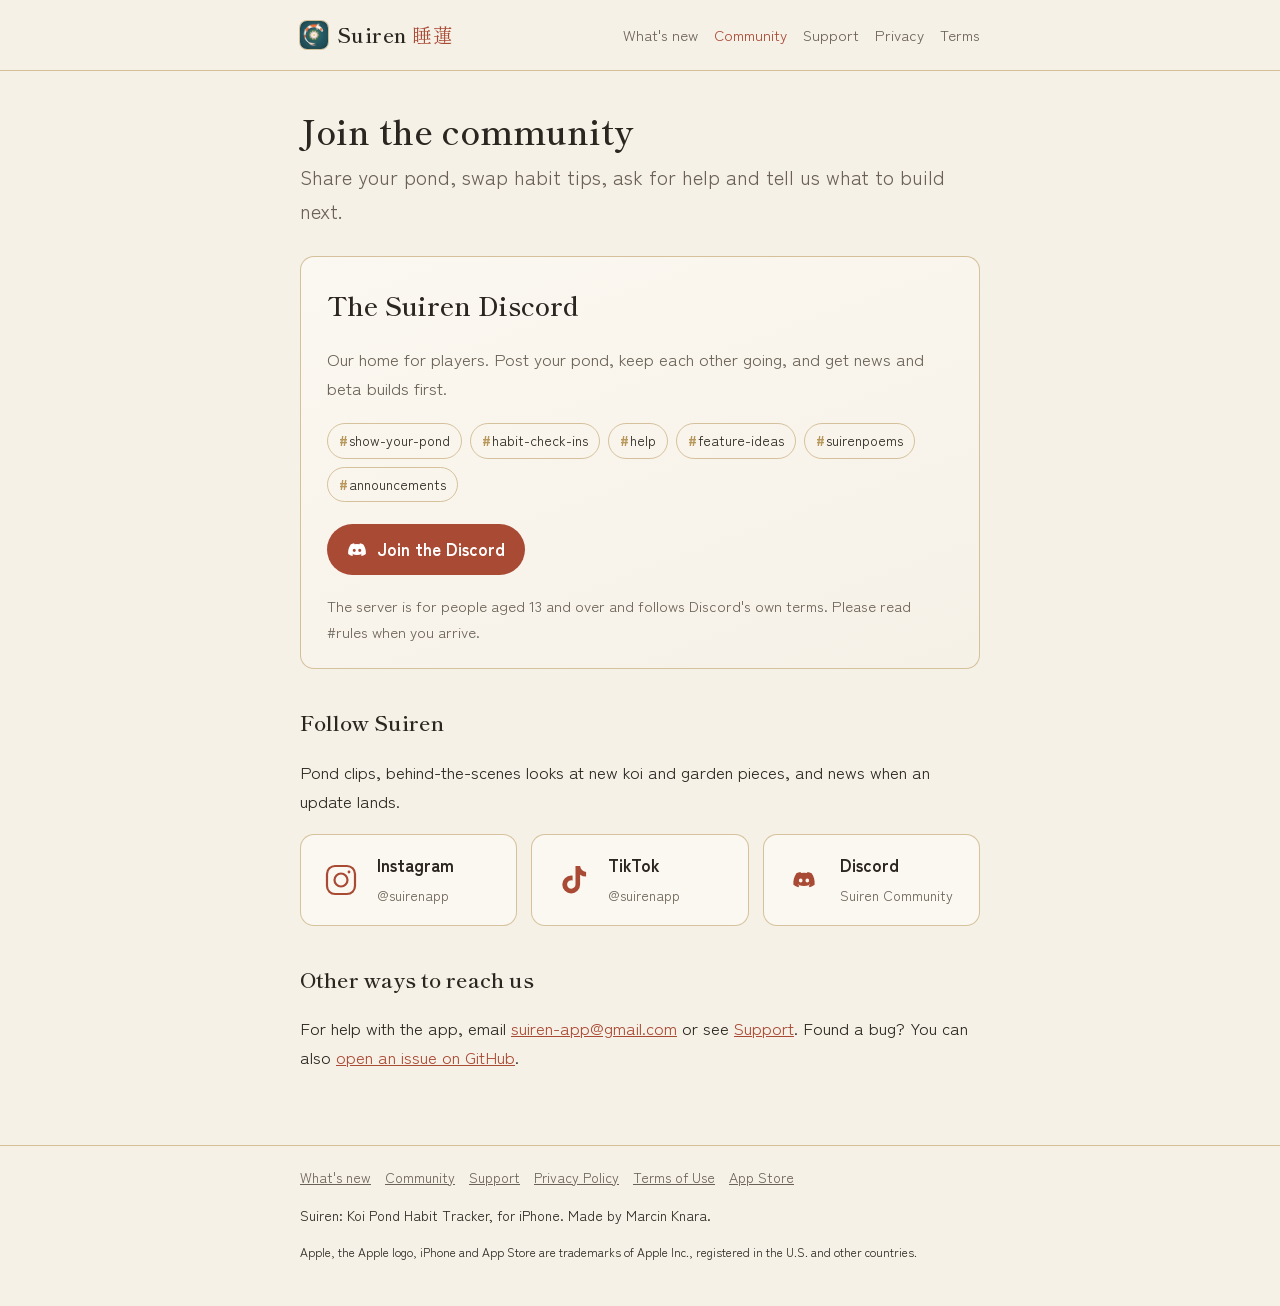
==== community/index.html @ 53cb54d2 "Add a Join the community page and link it everywhere New /community/ page: the Suiren Discord (what'" ====
<!doctype html>
<html lang="en">
<head>
<meta charset="utf-8">
<meta name="viewport" content="width=device-width, initial-scale=1">
<title>Community · Suiren</title>
<meta name="description" content="Join the Suiren community: the Suiren Discord server, plus Suiren on Instagram and TikTok.">
<meta name="apple-itunes-app" content="app-id=6826411943">
<link rel="icon" type="image/png" sizes="32x32" href="../favicon-32.png">
<link rel="apple-touch-icon" href="../apple-touch-icon.png">
<link rel="preconnect" href="https://fonts.googleapis.com">
<link rel="preconnect" href="https://fonts.gstatic.com" crossorigin>
<link rel="stylesheet" href="https://fonts.googleapis.com/css2?family=Shippori+Mincho:wght@500;700;800&family=Zen+Kaku+Gothic+New:wght@400;500;700&display=swap">
<link rel="stylesheet" href="../style.css">
<style>
  .discord { display: grid; gap: 18px; padding: 26px 26px 24px; background: linear-gradient(160deg, var(--card), var(--paper)); }
  .discord h2 { margin: 0; font-size: 26px; }
  .discord p { margin: 0; color: var(--muted); }
  .channels { display: flex; flex-wrap: wrap; gap: 8px; margin: 2px 0 4px; padding: 0; list-style: none; }
  .channels li { font-size: 14px; padding: 5px 11px; border: 1px solid var(--line); border-radius: 999px; color: var(--ink); }
  .channels li b { color: var(--gold); font-weight: 600; margin-right: 1px; }
  .discord .button { justify-self: start; display: inline-flex; align-items: center; gap: 10px; }
  .discord .button svg { width: 20px; height: 20px; }
  .socials { display: grid; grid-template-columns: repeat(auto-fit, minmax(200px, 1fr)); gap: 14px; margin: 18px 0 8px; }
  .social { display: grid; grid-template-columns: 44px 1fr; gap: 14px; align-items: center; padding: 16px 18px; border: 1px solid var(--line); border-radius: 14px; background: var(--card); color: var(--ink); text-decoration: none; transition: border-color .2s, transform .2s; }
  .social:hover { border-color: var(--persimmon); transform: translateY(-2px); }
  .social:focus-visible { outline: 2px solid var(--persimmon); outline-offset: 2px; }
  .social svg { width: 44px; height: 44px; color: var(--persimmon); }
  .social strong { display: block; font-size: 17px; }
  .social span { color: var(--muted); font-size: 14px; }
  .note { color: var(--muted); font-size: 15px; }
  @media (prefers-reduced-motion: reduce) { .social { transition: none; } .social:hover { transform: none; } }
</style>
</head>
<body>
<header class="site">
  <div class="wrap">
    <a class="brand" href="../"><img src="../img/icon-64.png" alt="" width="28" height="28">Suiren<span>睡蓮</span></a>
    <nav>
      <a href="../whats-new/">What's new</a>
      <a href="../community/" aria-current="page">Community</a>
      <a href="../support/">Support</a>
      <a href="../privacy/">Privacy</a>
      <a href="../terms/">Terms</a>
    </nav>
  </div>
</header>
<main>
  <div class="wrap">

    <h1>Join the community</h1>
    <p class="lede">Share your pond, swap habit tips, ask for help and tell us what to build next.</p>

    <section class="card discord" aria-labelledby="discord-title">
      <h2 id="discord-title">The Suiren Discord</h2>
      <p>Our home for players. Post your pond, keep each other going, and get news and beta builds first.</p>
      <ul class="channels" aria-label="Some of the channels">
        <li><b>#</b>show-your-pond</li>
        <li><b>#</b>habit-check-ins</li>
        <li><b>#</b>help</li>
        <li><b>#</b>feature-ideas</li>
        <li><b>#</b>suirenpoems</li>
        <li><b>#</b>announcements</li>
      </ul>
      <a class="button" href="https://discord.gg/MNR7gZkcf"><svg viewBox="0 0 24 24" aria-hidden="true" fill="currentColor"><path d="M19.6 5.3A16.6 16.6 0 0 0 15.5 4l-.5 1a15.4 15.4 0 0 0-6 0L8.5 4a16.6 16.6 0 0 0-4.1 1.3C1.8 9.2 1.1 13 1.4 16.7a16.7 16.7 0 0 0 5 2.5l1.1-1.7a10.8 10.8 0 0 1-1.7-.8l.4-.3a11.9 11.9 0 0 0 11.6 0l.4.3c-.5.3-1.1.6-1.7.8l1.1 1.7a16.6 16.6 0 0 0 5-2.5c.4-4.3-.7-8.1-3-11.4ZM8.7 14.4c-1 0-1.8-.9-1.8-2s.8-2 1.8-2 1.8.9 1.8 2-.8 2-1.8 2Zm6.6 0c-1 0-1.8-.9-1.8-2s.8-2 1.8-2 1.8.9 1.8 2-.8 2-1.8 2Z"/></svg>Join the Discord</a>
      <p class="note">The server is for people aged 13 and over and follows Discord's own terms. Please read #rules when you arrive.</p>
    </section>

    <h2>Follow Suiren</h2>
    <p>Pond clips, behind-the-scenes looks at new koi and garden pieces, and news when an update lands.</p>
    <div class="socials">
      <a class="social" href="https://www.instagram.com/suirenapp/">
        <svg viewBox="0 0 44 44" fill="none" stroke="currentColor" stroke-width="2.2" aria-hidden="true"><rect x="8" y="8" width="28" height="28" rx="8"/><circle cx="22" cy="22" r="6.5"/><circle cx="30" cy="14" r="1.4" fill="currentColor" stroke="none"/></svg>
        <div><strong>Instagram</strong><span>@suirenapp</span></div>
      </a>
      <a class="social" href="https://www.tiktok.com/@suirenapp">
        <svg viewBox="0 0 44 44" fill="currentColor" aria-hidden="true"><path d="M25.5 8h4.6c.4 3.4 2.6 5.6 6 6v4.6a10.6 10.6 0 0 1-6-1.9v9.8a8.9 8.9 0 1 1-8.9-8.9c.5 0 1 0 1.4.1v4.8a4.2 4.2 0 1 0 2.9 4V8Z"/></svg>
        <div><strong>TikTok</strong><span>@suirenapp</span></div>
      </a>
      <a class="social" href="https://discord.gg/MNR7gZkcf">
        <svg viewBox="-10 -10 44 44" aria-hidden="true" fill="currentColor"><path d="M19.6 5.3A16.6 16.6 0 0 0 15.5 4l-.5 1a15.4 15.4 0 0 0-6 0L8.5 4a16.6 16.6 0 0 0-4.1 1.3C1.8 9.2 1.1 13 1.4 16.7a16.7 16.7 0 0 0 5 2.5l1.1-1.7a10.8 10.8 0 0 1-1.7-.8l.4-.3a11.9 11.9 0 0 0 11.6 0l.4.3c-.5.3-1.1.6-1.7.8l1.1 1.7a16.6 16.6 0 0 0 5-2.5c.4-4.3-.7-8.1-3-11.4ZM8.7 14.4c-1 0-1.8-.9-1.8-2s.8-2 1.8-2 1.8.9 1.8 2-.8 2-1.8 2Zm6.6 0c-1 0-1.8-.9-1.8-2s.8-2 1.8-2 1.8.9 1.8 2-.8 2-1.8 2Z"/></svg>
        <div><strong>Discord</strong><span>Suiren Community</span></div>
      </a>
    </div>

    <h2>Other ways to reach us</h2>
    <p>For help with the app, email <a href="mailto:suiren-app@gmail.com">suiren-app@gmail.com</a> or see <a href="../support/">Support</a>. Found a bug? You can also <a href="https://github.com/suiren-app/suiren-app/issues/new">open an issue on GitHub</a>.</p>

  </div>
</main>
<footer class="site">
  <div class="wrap">
    <a href="../whats-new/">What's new</a><a href="../community/">Community</a><a href="../support/">Support</a><a href="../privacy/">Privacy Policy</a><a href="../terms/">Terms of Use</a><a href="https://apps.apple.com/app/suiren-koi-pond-habit-tracker/id6826411943">App Store</a>
    <p>Suiren: Koi Pond Habit Tracker, for iPhone. Made by Marcin Knara.</p>
    <p class="legal">Apple, the Apple logo, iPhone and App Store are trademarks of Apple Inc., registered in the U.S. and other countries.</p>
  </div>
</footer>
</body>
</html>
---- style.css ----
:root {
  --paper: #f6f1e7;
  --card: #fbf8f1;
  --ink: #2b2620;
  --muted: #6b6257;
  --persimmon: #a94a34;
  --gold: #b8975a;
  --line: rgba(184, 151, 90, 0.55);
}
@media (prefers-color-scheme: dark) {
  :root {
    --paper: #1b1915;
    --card: #23201b;
    --ink: #ece5d8;
    --muted: #a99f90;
    --persimmon: #e08a72;
    --gold: #c9a96a;
    --line: rgba(201, 169, 106, 0.4);
  }
}
* { box-sizing: border-box; }
html { -webkit-text-size-adjust: 100%; }
body {
  margin: 0;
  background: var(--paper);
  color: var(--ink);
  font: 17px/1.7 "Zen Kaku Gothic New", "Hiragino Sans", -apple-system, BlinkMacSystemFont, "Segoe UI", sans-serif;
}
h1, h2, h3, .brand { font-family: "Shippori Mincho", "Hiragino Mincho ProN", "Yu Mincho", Georgia, serif; text-wrap: balance; }
.wrap { max-width: 720px; margin: 0 auto; padding: 0 20px; }
header.site {
  border-bottom: 1px solid var(--line);
  padding: 18px 0;
}
header.site .wrap { display: flex; align-items: center; justify-content: space-between; gap: 12px; flex-wrap: wrap; }
.brand { display: inline-flex; align-items: center; gap: 9px; font-size: 20px; font-weight: 600; color: var(--ink); text-decoration: none; letter-spacing: 0.02em; }
.brand img { border-radius: 7px; box-shadow: 0 0 0 1px var(--line); align-self: center; }
.brand span { color: var(--persimmon); margin-left: -3px; font-weight: 400; }
nav { display: flex; flex-wrap: wrap; gap: 4px 16px; }
nav a { color: var(--muted); text-decoration: none; font-size: 15px; }
nav a:hover, nav a[aria-current="page"] { color: var(--persimmon); }
main { padding: 40px 0 56px; }
h1 { font-size: 34px; line-height: 1.2; margin: 0 0 8px; font-weight: 600; }
h2 { font-size: 21px; margin: 36px 0 8px; font-weight: 600; }
p, li { color: var(--ink); }
.lede { font-size: 20px; color: var(--muted); margin: 0 0 28px; }
.updated { color: var(--muted); font-size: 14px; margin: 0 0 28px; }
a { color: var(--persimmon); }
.card {
  background: var(--card);
  border: 1px solid var(--line);
  border-radius: 14px;
  padding: 20px 22px;
  margin: 20px 0;
}
.button {
  display: inline-block;
  background: var(--persimmon);
  color: #fff;
  text-decoration: none;
  padding: 11px 20px;
  border-radius: 999px;
  font-weight: 600;
}
@media (prefers-color-scheme: dark) { .button { color: #1b1915; } }
.grid { display: grid; grid-template-columns: repeat(auto-fit, minmax(200px, 1fr)); gap: 14px; margin: 28px 0; }
.grid .card { margin: 0; }
.grid h3 { margin: 0 0 4px; font-size: 17px; }
.grid p { margin: 0; color: var(--muted); font-size: 15px; }
footer.site { border-top: 1px solid var(--line); padding: 20px 0 32px; color: var(--muted); font-size: 14px; }
footer.site a { color: var(--muted); margin-right: 14px; display: inline-block; }

/* Home */
.muted { color: var(--muted); }
.small { color: var(--muted); font-size: 14px; margin: 0; }
.hero { text-align: center; }
.hero .app-icon { border-radius: 23%; box-shadow: 0 0 0 1px var(--line), 0 10px 28px rgba(43, 38, 32, 0.16); margin: 4px 0 18px; }
.hero h1 { font-size: 40px; }
.hero .lede { max-width: 560px; margin: 0 auto 22px; }
/* Apple's badge: keep at least 40px tall with a quarter of its height clear around it. */
.badge { display: inline-block; padding: 0; line-height: 0; }
.badge img { height: 50px; width: auto; display: block; }
.get { display: flex; justify-content: center; margin: 0 0 10px; padding: 13px 0; }
.hero-art { margin: 28px auto 0; max-width: 1200px; padding: 0 20px; }
.hero-art img { width: 100%; height: auto; display: block; border-radius: 18px; border: 1px solid var(--line); }
.shots { margin: 48px 0 8px; }
.shots h2 { margin-top: 0; }
.shots .muted { margin: 0; font-size: 15px; }
.gallery {
  list-style: none; margin: 18px 0 0; padding: 4px max(20px, calc((100vw - 720px) / 2 + 20px)) 18px;
  display: flex; gap: 16px; overflow-x: auto; scroll-snap-type: x mandatory; scroll-padding: 0 20px;
  -webkit-overflow-scrolling: touch; scrollbar-width: thin; scrollbar-color: var(--gold) transparent;
}
.gallery:focus-visible { outline: 2px solid var(--persimmon); outline-offset: -2px; }
.gallery li { flex: 0 0 auto; scroll-snap-align: start; }
.gallery img { width: 236px; height: auto; display: block; border-radius: 14px; box-shadow: 0 6px 20px rgba(43, 38, 32, 0.12); }
.cta { border-color: var(--gold); }
.cta h3 { margin: 0 0 4px; font-size: 18px; }
.cta p { margin: 0; color: var(--muted); }
footer.site .legal { font-size: 12px; margin-top: 4px; }

/* What's new */
.release { border-top: 1px solid var(--line); padding: 8px 0 12px; margin-top: 28px; }
.release > header { display: flex; align-items: center; gap: 12px; flex-wrap: wrap; margin-top: 24px; }
.release h2 { margin: 0; font-size: 26px; }
.pill { font-size: 13px; font-weight: 600; padding: 3px 11px; border-radius: 999px; letter-spacing: 0.02em; }
.pill.now { background: var(--persimmon); color: #fff; }
.pill.soon { border: 1px solid var(--gold); color: var(--gold); }
@media (prefers-color-scheme: dark) { .pill.now { color: #1b1915; } }
.release .meta { color: var(--muted); font-size: 15px; margin: 8px 0 12px; }
.release .intro { font-size: 19px; margin: 0 0 12px; }
.notes { padding-left: 20px; }
.notes li { margin-bottom: 10px; }
.notes li::marker { color: var(--gold); }
.sign { font-style: italic; color: var(--muted); }
.get-card { display: flex; align-items: center; gap: 18px; flex-wrap: wrap; margin-top: 36px; }
.get-card .badge { margin: 12px; }
.get-card p { margin: 0; flex: 1 1 240px; color: var(--muted); font-size: 15px; }

@media (max-width: 520px) {
  .hero h1 { font-size: 32px; }
  .gallery img { width: 200px; }
  .hero-art { padding: 0 16px; }
  .hero-art img { border-radius: 12px; }
}
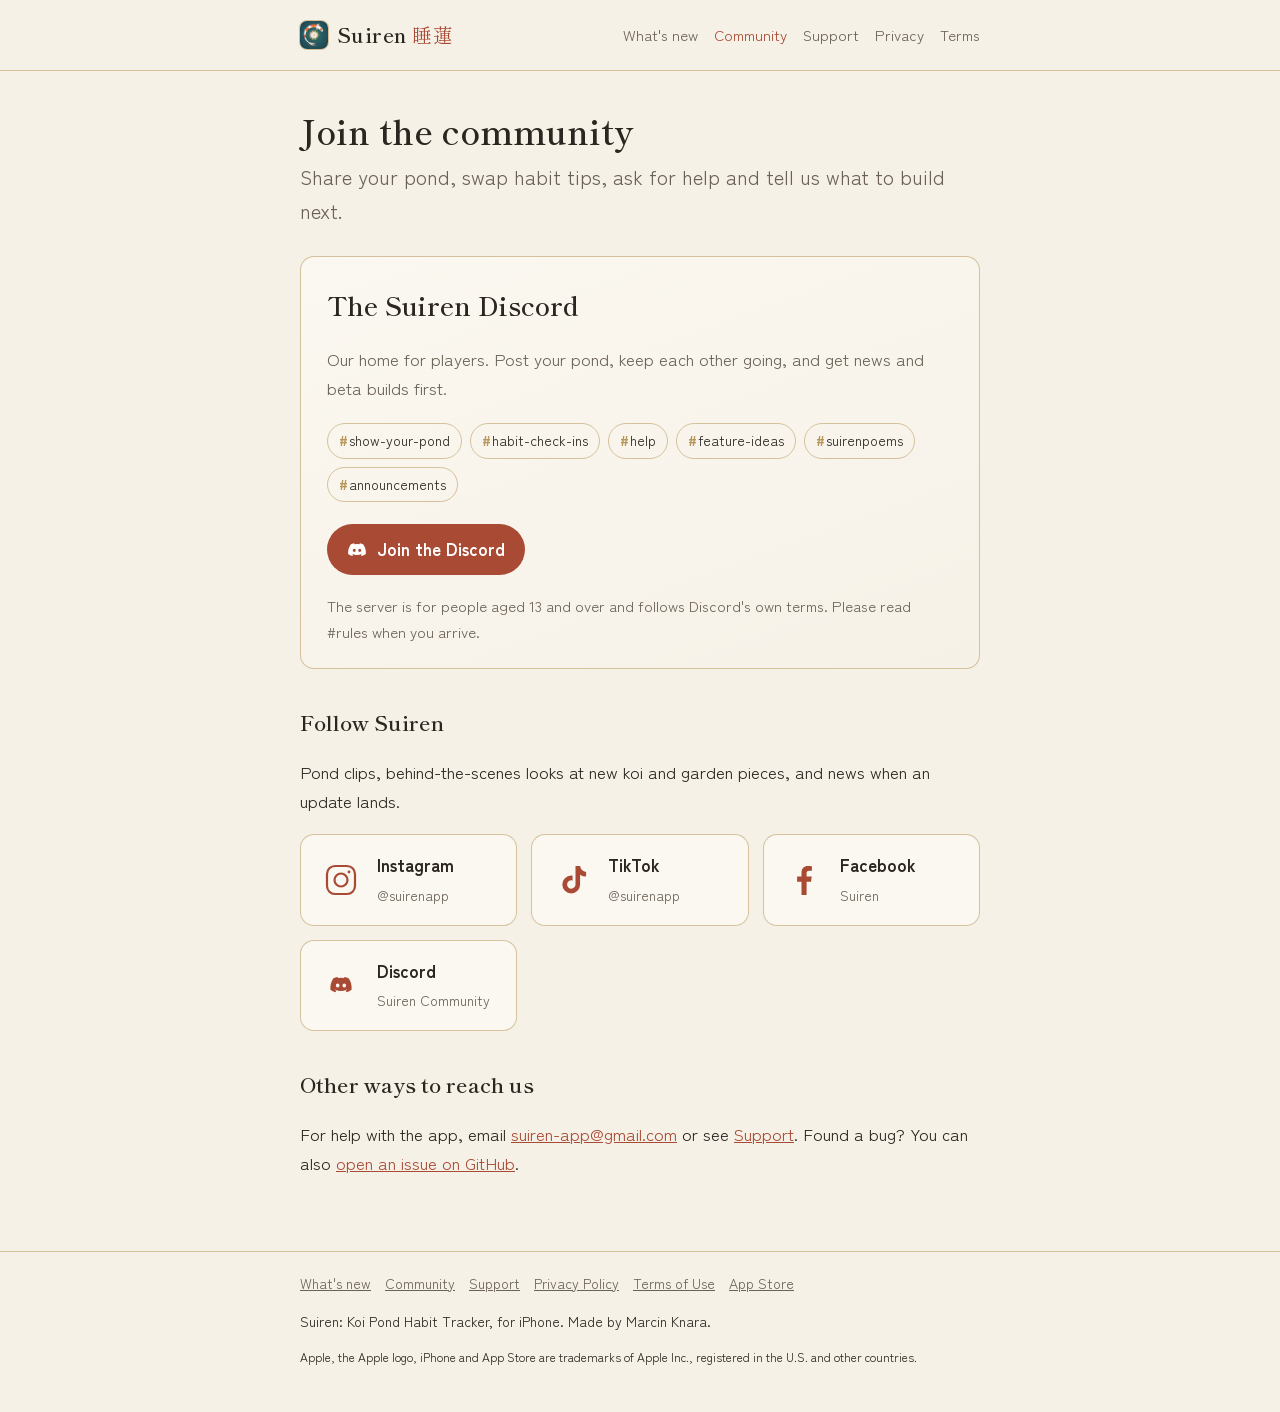
==== commit 9a939393: "Community page: add the Facebook page Co-Authored-By: Claude Opus 5.5 <noreply@anthropic.com> Claude" ====
--- a/community/index.html
+++ b/community/index.html
@@ -4,7 +4,7 @@
 <meta charset="utf-8">
 <meta name="viewport" content="width=device-width, initial-scale=1">
 <title>Community · Suiren</title>
-<meta name="description" content="Join the Suiren community: the Suiren Discord server, plus Suiren on Instagram and TikTok.">
+<meta name="description" content="Join the Suiren community: the Suiren Discord server, plus Suiren on Instagram, TikTok and Facebook.">
 <meta name="apple-itunes-app" content="app-id=6826411943">
 <link rel="icon" type="image/png" sizes="32x32" href="../favicon-32.png">
 <link rel="apple-touch-icon" href="../apple-touch-icon.png">
@@ -77,6 +77,10 @@
         <svg viewBox="0 0 44 44" fill="currentColor" aria-hidden="true"><path d="M25.5 8h4.6c.4 3.4 2.6 5.6 6 6v4.6a10.6 10.6 0 0 1-6-1.9v9.8a8.9 8.9 0 1 1-8.9-8.9c.5 0 1 0 1.4.1v4.8a4.2 4.2 0 1 0 2.9 4V8Z"/></svg>
         <div><strong>TikTok</strong><span>@suirenapp</span></div>
       </a>
+      <a class="social" href="https://www.facebook.com/profile.php?id=61595668925619">
+        <svg viewBox="0 0 44 44" fill="currentColor" aria-hidden="true"><path d="M24.6 37V23.8h4.4l.7-5.2h-5.1v-3.3c0-1.5.4-2.5 2.6-2.5h2.7V8.2c-.5-.1-2.1-.2-3.9-.2-3.9 0-6.5 2.4-6.5 6.7v3.9h-4.4v5.2h4.4V37h5.1Z"/></svg>
+        <div><strong>Facebook</strong><span>Suiren</span></div>
+      </a>
       <a class="social" href="https://discord.gg/MNR7gZkcf">
         <svg viewBox="-10 -10 44 44" aria-hidden="true" fill="currentColor"><path d="M19.6 5.3A16.6 16.6 0 0 0 15.5 4l-.5 1a15.4 15.4 0 0 0-6 0L8.5 4a16.6 16.6 0 0 0-4.1 1.3C1.8 9.2 1.1 13 1.4 16.7a16.7 16.7 0 0 0 5 2.5l1.1-1.7a10.8 10.8 0 0 1-1.7-.8l.4-.3a11.9 11.9 0 0 0 11.6 0l.4.3c-.5.3-1.1.6-1.7.8l1.1 1.7a16.6 16.6 0 0 0 5-2.5c.4-4.3-.7-8.1-3-11.4ZM8.7 14.4c-1 0-1.8-.9-1.8-2s.8-2 1.8-2 1.8.9 1.8 2-.8 2-1.8 2Zm6.6 0c-1 0-1.8-.9-1.8-2s.8-2 1.8-2 1.8.9 1.8 2-.8 2-1.8 2Z"/></svg>
         <div><strong>Discord</strong><span>Suiren Community</span></div>
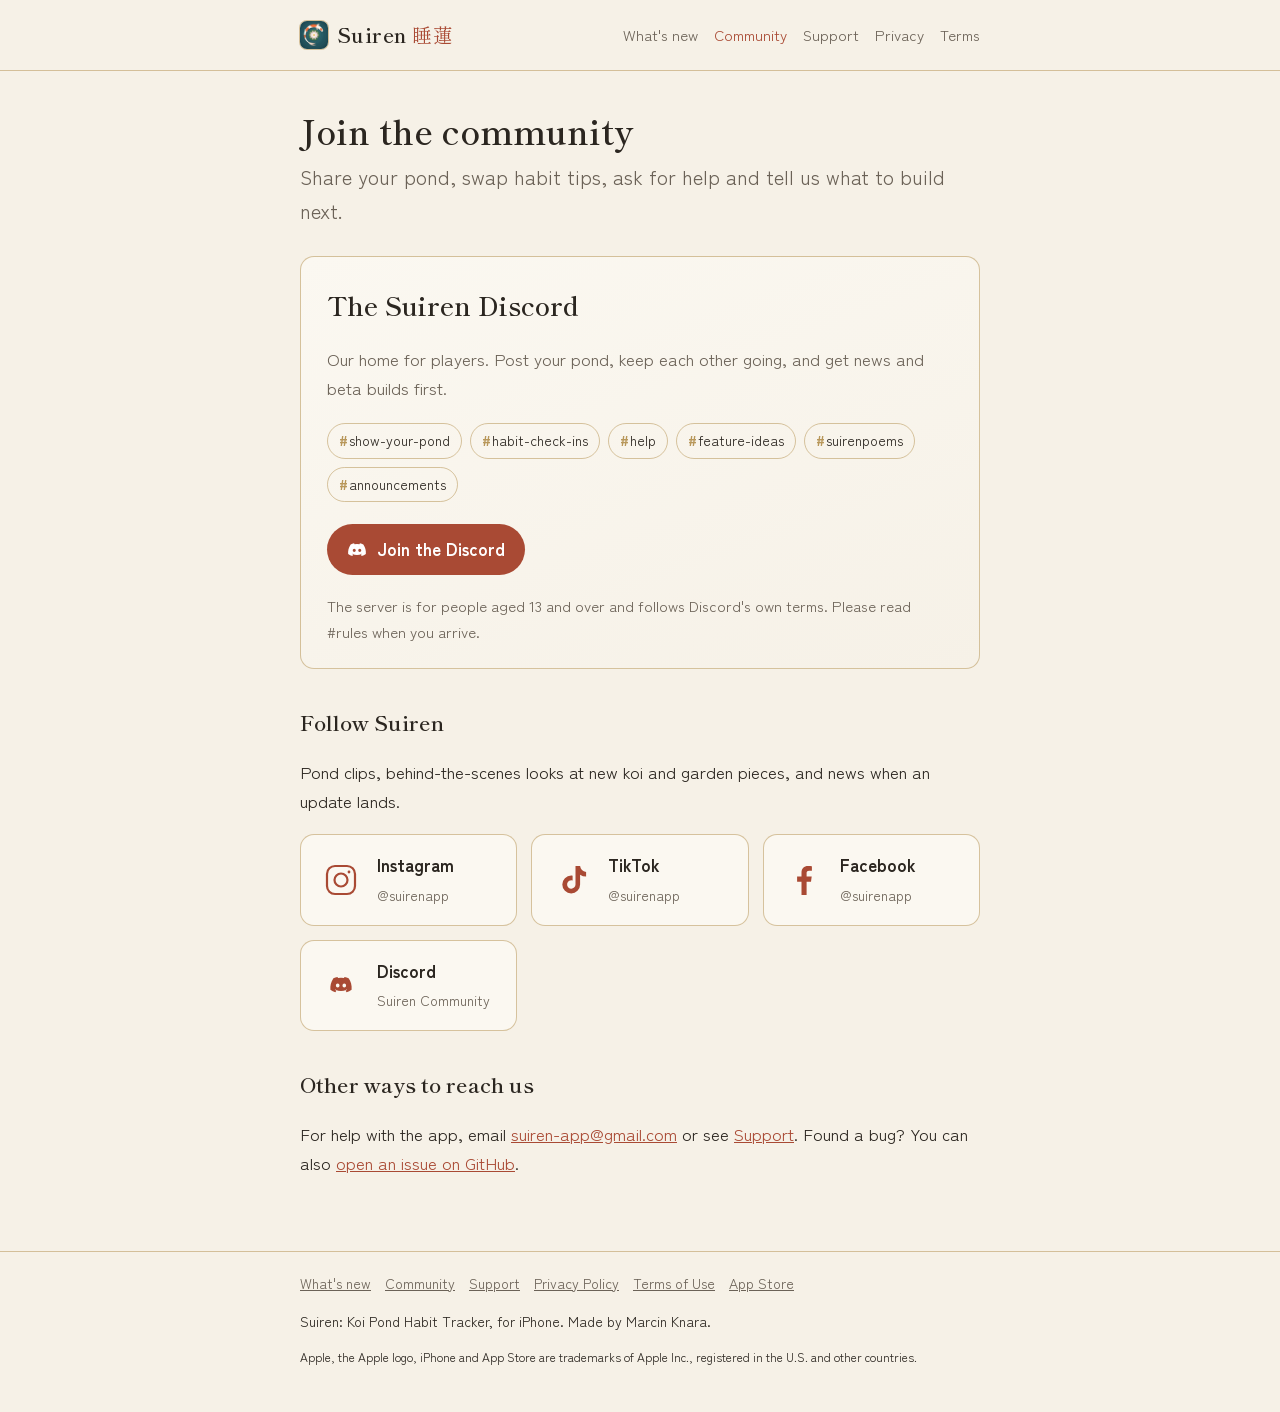
==== commit 25e4c9e0: "Community page: use the new facebook.com/suirenapp address Co-Authored-By: Claude Opus 5.5 <noreply@" ====
--- a/community/index.html
+++ b/community/index.html
@@ -77,9 +77,9 @@
         <svg viewBox="0 0 44 44" fill="currentColor" aria-hidden="true"><path d="M25.5 8h4.6c.4 3.4 2.6 5.6 6 6v4.6a10.6 10.6 0 0 1-6-1.9v9.8a8.9 8.9 0 1 1-8.9-8.9c.5 0 1 0 1.4.1v4.8a4.2 4.2 0 1 0 2.9 4V8Z"/></svg>
         <div><strong>TikTok</strong><span>@suirenapp</span></div>
       </a>
-      <a class="social" href="https://www.facebook.com/profile.php?id=61595668925619">
+      <a class="social" href="https://www.facebook.com/suirenapp">
         <svg viewBox="0 0 44 44" fill="currentColor" aria-hidden="true"><path d="M24.6 37V23.8h4.4l.7-5.2h-5.1v-3.3c0-1.5.4-2.5 2.6-2.5h2.7V8.2c-.5-.1-2.1-.2-3.9-.2-3.9 0-6.5 2.4-6.5 6.7v3.9h-4.4v5.2h4.4V37h5.1Z"/></svg>
-        <div><strong>Facebook</strong><span>Suiren</span></div>
+        <div><strong>Facebook</strong><span>@suirenapp</span></div>
       </a>
       <a class="social" href="https://discord.gg/MNR7gZkcf">
         <svg viewBox="-10 -10 44 44" aria-hidden="true" fill="currentColor"><path d="M19.6 5.3A16.6 16.6 0 0 0 15.5 4l-.5 1a15.4 15.4 0 0 0-6 0L8.5 4a16.6 16.6 0 0 0-4.1 1.3C1.8 9.2 1.1 13 1.4 16.7a16.7 16.7 0 0 0 5 2.5l1.1-1.7a10.8 10.8 0 0 1-1.7-.8l.4-.3a11.9 11.9 0 0 0 11.6 0l.4.3c-.5.3-1.1.6-1.7.8l1.1 1.7a16.6 16.6 0 0 0 5-2.5c.4-4.3-.7-8.1-3-11.4ZM8.7 14.4c-1 0-1.8-.9-1.8-2s.8-2 1.8-2 1.8.9 1.8 2-.8 2-1.8 2Zm6.6 0c-1 0-1.8-.9-1.8-2s.8-2 1.8-2 1.8.9 1.8 2-.8 2-1.8 2Z"/></svg>
